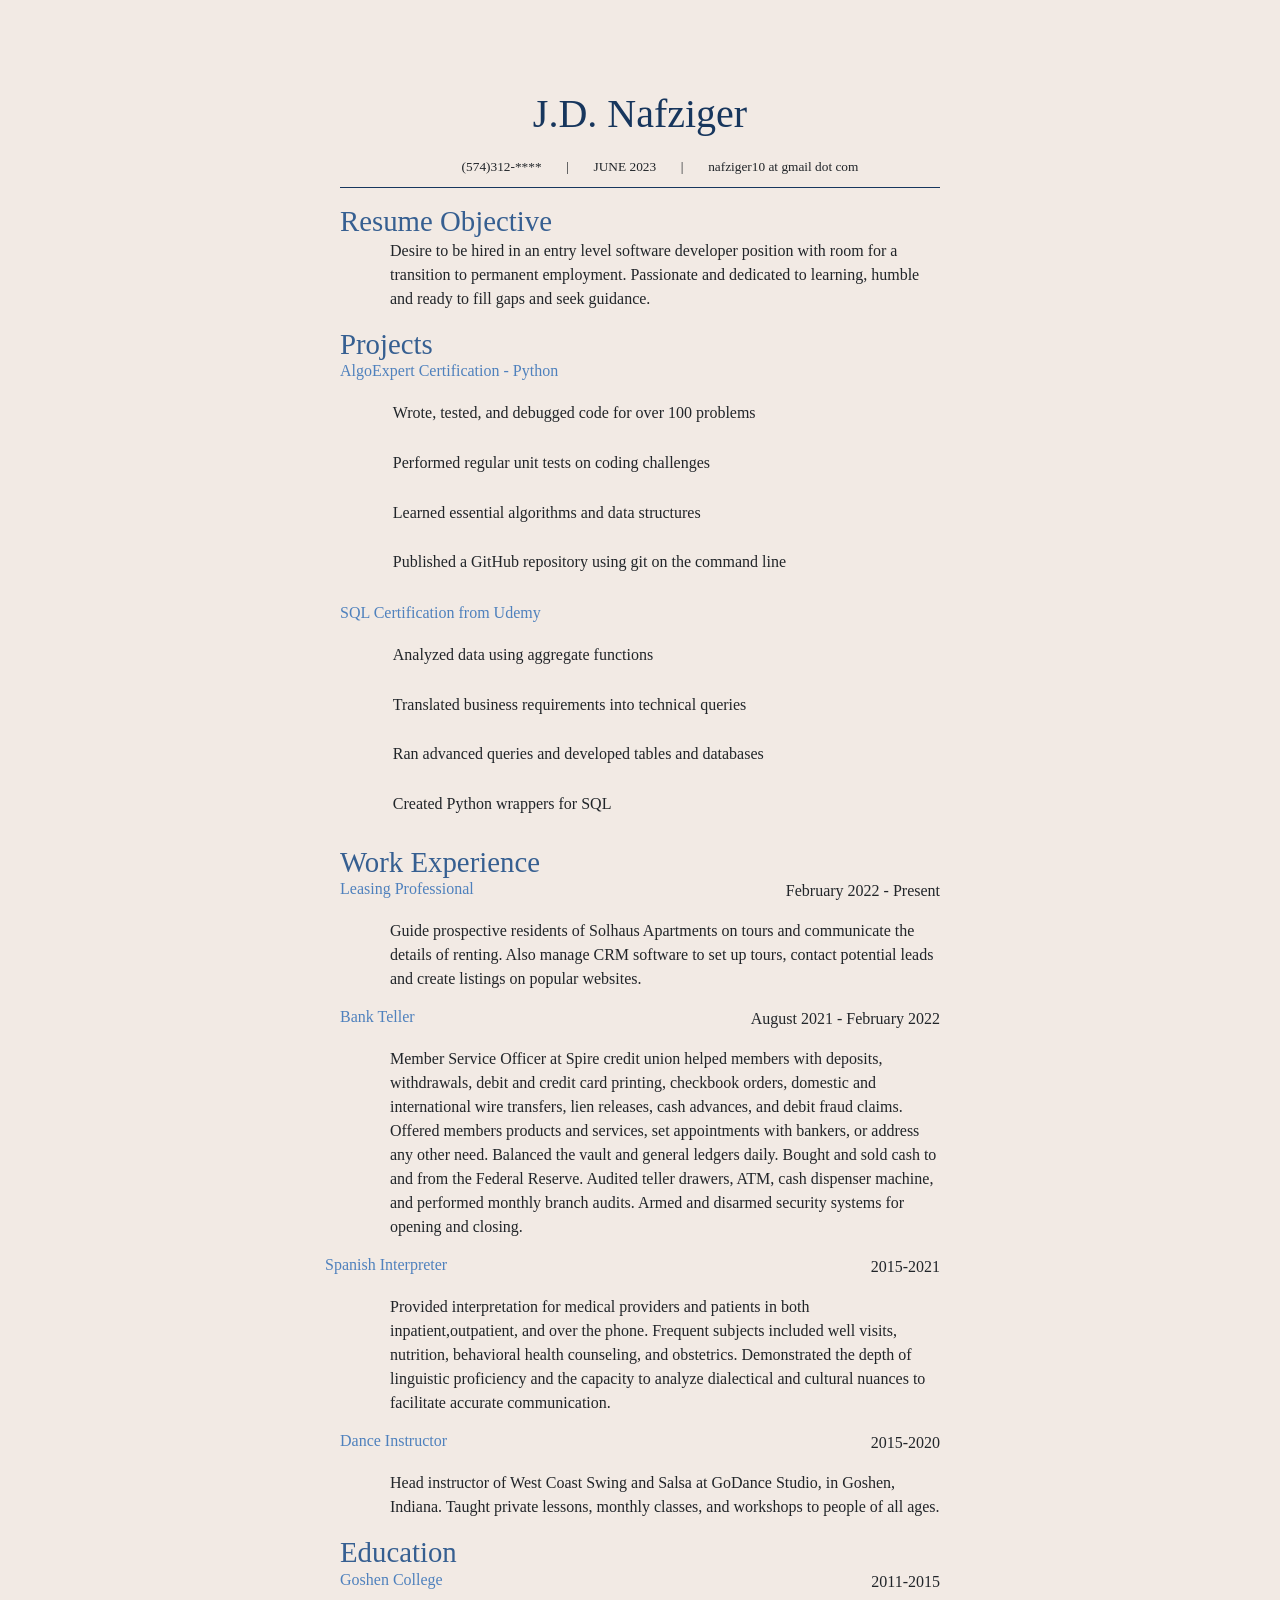
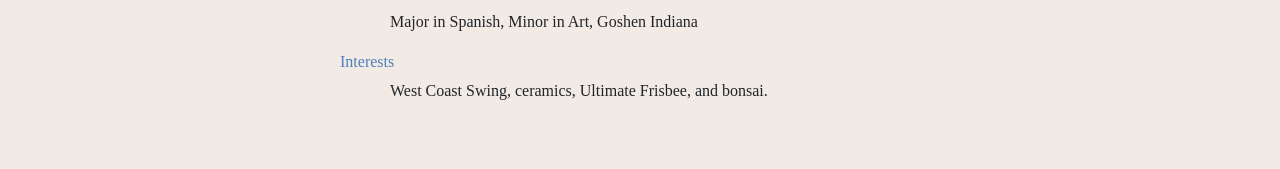
==== Resume/index.html @ ad50c2a2 "name and tracking fixed" ====
<!doctype html>
<html lang="en">
  <head>
    <meta charset="utf-8">   
    <link rel="stylesheet" href="https://maxcdn.bootstrapcdn.com/bootstrap/4.4.1/css/bootstrap.min.css">
    <link rel="stylesheet" href="styles.css">

    <title>JD Nafziger Resume</title>
  </head>
  <body>
    <div class="container">
        <header>
            <h1>J.D. Nafziger</h1>
            <ul class ="contact">
                <li>(574)312-****</li>
                <li>|</li>
                <li>JUNE 2023</li>
                <li>|</li>
                <li>nafziger10 at gmail dot com</li>
            </ul>
        </header> 
        <section>
            <h2>Resume Objective</h2>
            <p>Desire to be hired in an entry level software developer position with room for a transition to permanent employment. Passionate and dedicated to learning, humble and ready to fill gaps and seek guidance.</p>
        </section>  

        <section>
            <h2>Projects</h2>
            <div class="row">
                <h3 class="col">AlgoExpert Certification - Python</h3>
            </div>
            <ul>
                <li>Wrote, tested, and debugged code for over 100 problems</li>
                <li>Performed regular unit tests on coding challenges</li>
                <li>Learned essential algorithms and data structures</li>
                <li>Published a GitHub repository using git on the command line</li>
            </ul>
            <div class="row">
                <h3 class="col">SQL Certification from Udemy</h3>
            </div>
            <ul>
                <li>Analyzed data using aggregate functions</li>
                <li>Translated business requirements into technical queries</li>
                <li>Ran advanced queries and developed tables and databases</li>
                <li>Created Python wrappers for SQL</li>
            </ul>
        </section>
        
        <section class="">
            <h2>Work Experience</h2>
            <div class="row">
                <h3 class="col">Leasing Professional</h3>
                <div class="col">
                    <p class="float-right">February 2022 - Present</p>
                </div>
            </div>
            <p>Guide prospective residents of Solhaus Apartments on tours and communicate the details of renting. Also manage CRM software to set up tours, contact potential leads and create listings on popular websites.</p>
            <div class="row">
                <h3 class="col">Bank Teller</h3>
                <div class="col">
                    <p class="float-right">August 2021 - February 2022</p>
                </div>  
            </div>
            <p>Member Service Officer at Spire credit union helped members with deposits, withdrawals, debit and credit card printing, checkbook orders, domestic and international wire transfers, lien releases, cash advances, and debit fraud claims. Offered members products and services, set appointments with bankers, or address any other need. Balanced the vault and general ledgers daily. Bought and sold cash to and from the Federal Reserve. Audited teller drawers, ATM, cash dispenser machine, and performed monthly branch audits. Armed and disarmed security systems for opening and closing.</p>
            <div class="row">
                <h3 calss="col">Spanish Interpreter</h3>
                <div class="col">
                    <p class="float-right">2015-2021</p>
                </div>
            </div>
            <p>Provided interpretation for medical providers and patients in both inpatient,outpatient, and over the phone. Frequent subjects included well visits, nutrition, behavioral health counseling, and obstetrics. Demonstrated the depth of linguistic proficiency and the capacity to analyze dialectical and cultural nuances to facilitate accurate communication.</p>
            <div class="row">
                <h3 class="col">Dance Instructor</h3>
                <div class="col">
                    <p class="float-right"> 2015-2020</p>
                </div>
            </div>
            <p>Head instructor of West Coast Swing and Salsa at GoDance Studio, in Goshen, Indiana. Taught private lessons, monthly classes, and workshops to people of all ages.</p>
        </section>
        <section>
            <h2>Education</h2>
            <div class="row">
                <h3 class="col">Goshen College</h3>
                <div class="col">
                    <p class="float-right"> 2011-2015</p>
                </div>
            </div>
            <p>Major in Spanish, Minor in Art, Goshen Indiana</p>
            <h3>Interests</h3>
            <p>West Coast Swing, ceramics, Ultimate Frisbee, and bonsai. </p>
        </section>  
    </div>	
  </body>
</html>
---- Resume/styles.css ----
body {
    font-family: Cambria, Cochin, Georgia, Times, 'Times New Roman', serif;
    background: #f2eae4;
}
.container {
    margin: 2.5em auto;
    max-width: 900px;
	padding: 10px 150px 10px 150px;
	text-align: left;
}

h1 {
    font-style: Bold;
    color: #17365d;
    text-align: center;
    font-size: 2.5em;
    padding-top: 1em;
}

h2 {
    color: #365f91;
    font-size: 1.8em;
    padding: 0;
    margin: 0;
}

h3 {
    color: #4f81bd;
    font-size: 1em;
    display: inline-block; 
    align-items: left;
}


ul.contact {
    text-align: center;
    border-bottom:solid;
    border-width: 0.1em; 
    border-color:#17365d;
    font-size:smaller;
    font-style: bold;
}

 li {
    display: inline-block;
    padding: .8em;
} 

p, .float-right {
    padding-left: 50px;
    font-size: 1em;
}
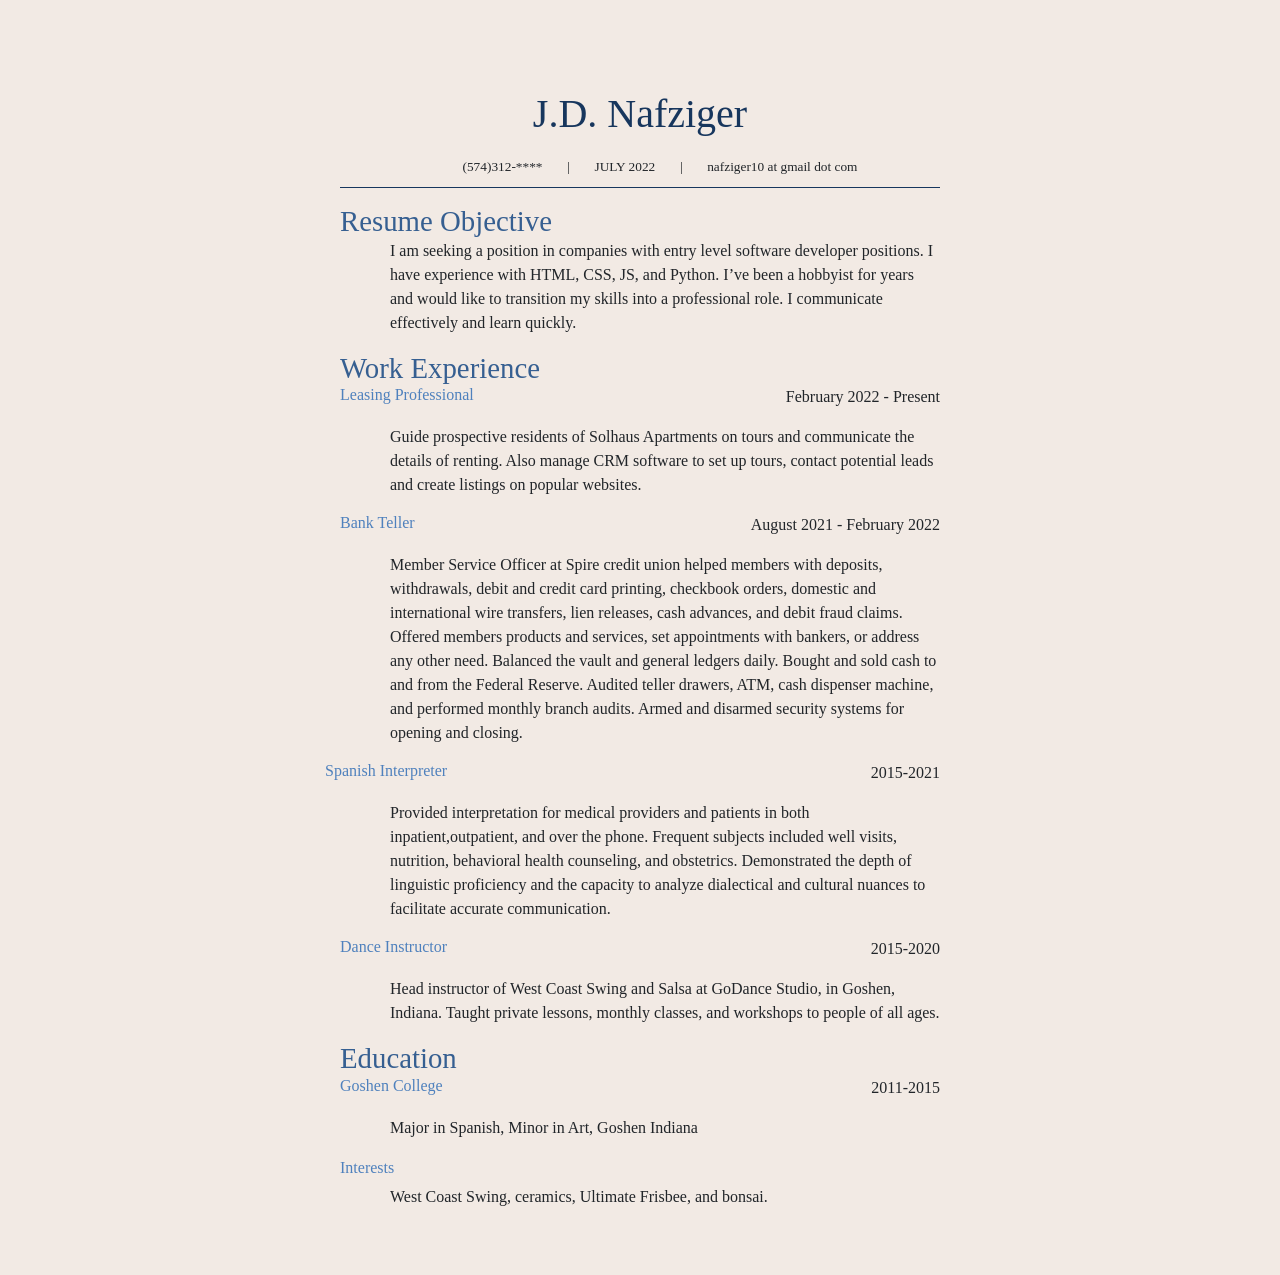
==== commit 7cebf348: "test" ====
--- a/Resume/index.html
+++ b/Resume/index.html
@@ -14,38 +14,15 @@
             <ul class ="contact">
                 <li>(574)312-****</li>
                 <li>|</li>
-                <li>JUNE 2023</li>
+                <li>JULY 2022</li>
                 <li>|</li>
                 <li>nafziger10 at gmail dot com</li>
             </ul>
         </header> 
         <section>
             <h2>Resume Objective</h2>
-            <p>Desire to be hired in an entry level software developer position with room for a transition to permanent employment. Passionate and dedicated to learning, humble and ready to fill gaps and seek guidance.</p>
+            <p>I am seeking a position in companies with entry level software developer positions. I have experience with HTML, CSS, JS, and Python. I’ve been a hobbyist for years and would like to transition my skills into a professional role. I communicate effectively and learn quickly.</p>
         </section>  
-
-        <section>
-            <h2>Projects</h2>
-            <div class="row">
-                <h3 class="col">AlgoExpert Certification - Python</h3>
-            </div>
-            <ul>
-                <li>Wrote, tested, and debugged code for over 100 problems</li>
-                <li>Performed regular unit tests on coding challenges</li>
-                <li>Learned essential algorithms and data structures</li>
-                <li>Published a GitHub repository using git on the command line</li>
-            </ul>
-            <div class="row">
-                <h3 class="col">SQL Certification from Udemy</h3>
-            </div>
-            <ul>
-                <li>Analyzed data using aggregate functions</li>
-                <li>Translated business requirements into technical queries</li>
-                <li>Ran advanced queries and developed tables and databases</li>
-                <li>Created Python wrappers for SQL</li>
-            </ul>
-        </section>
-        
         <section class="">
             <h2>Work Experience</h2>
             <div class="row">
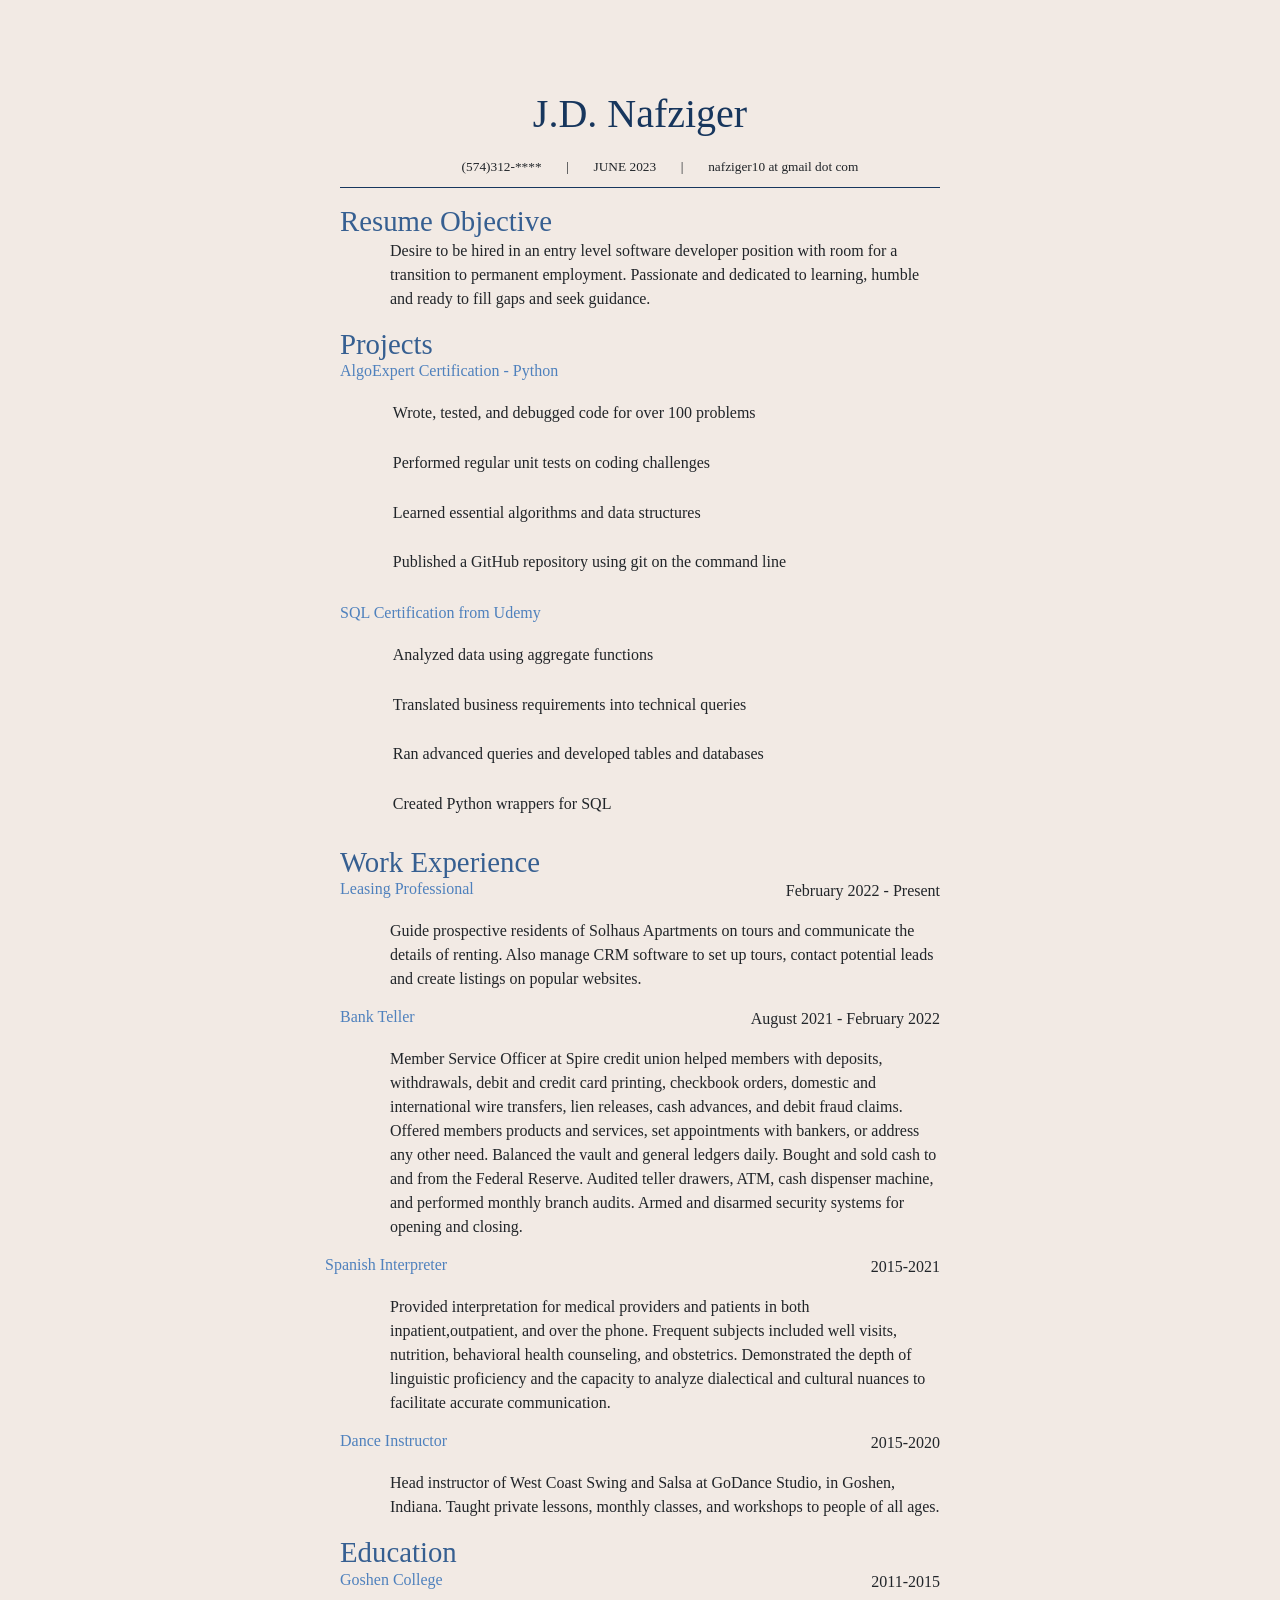
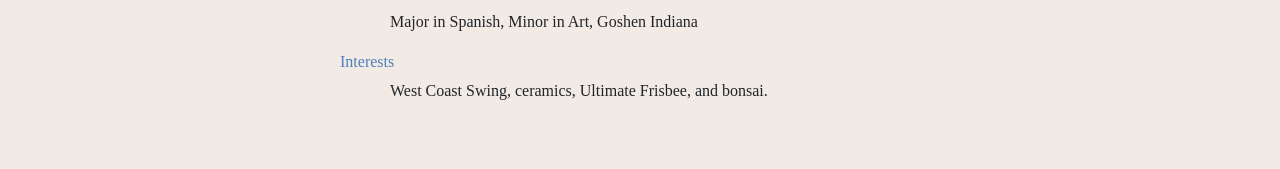
==== commit 9d2bfc8f: "starting changes up, not sure if pushes are working" ====
--- a/Resume/index.html
+++ b/Resume/index.html
@@ -14,15 +14,38 @@
             <ul class ="contact">
                 <li>(574)312-****</li>
                 <li>|</li>
-                <li>JULY 2022</li>
+                <li>JUNE 2023</li>
                 <li>|</li>
                 <li>nafziger10 at gmail dot com</li>
             </ul>
         </header> 
         <section>
             <h2>Resume Objective</h2>
-            <p>I am seeking a position in companies with entry level software developer positions. I have experience with HTML, CSS, JS, and Python. I’ve been a hobbyist for years and would like to transition my skills into a professional role. I communicate effectively and learn quickly.</p>
+            <p>Desire to be hired in an entry level software developer position with room for a transition to permanent employment. Passionate and dedicated to learning, humble and ready to fill gaps and seek guidance.</p>
         </section>  
+
+        <section>
+            <h2>Projects</h2>
+            <div class="row">
+                <h3 class="col">AlgoExpert Certification - Python</h3>
+            </div>
+            <ul class="bulleted">
+                <li>Wrote, tested, and debugged code for over 100 problems</li>
+                <li>Performed regular unit tests on coding challenges</li>
+                <li>Learned essential algorithms and data structures</li>
+                <li>Published a GitHub repository using git on the command line</li>
+            </ul>
+            <div class="row">
+                <h3 class="col">SQL Certification from Udemy</h3>
+            </div>
+            <ul class="bulleted">
+                <li>Analyzed data using aggregate functions</li>
+                <li>Translated business requirements into technical queries</li>
+                <li>Ran advanced queries and developed tables and databases</li>
+                <li>Created Python wrappers for SQL</li>
+            </ul>
+        </section>
+        
         <section class="">
             <h2>Work Experience</h2>
             <div class="row">
--- a/Resume/styles.css
+++ b/Resume/styles.css
@@ -40,6 +40,9 @@
     font-size:smaller;
     font-style: bold;
 }
+ul.bulleted {
+    list-style-type: square
+}
 
  li {
     display: inline-block;
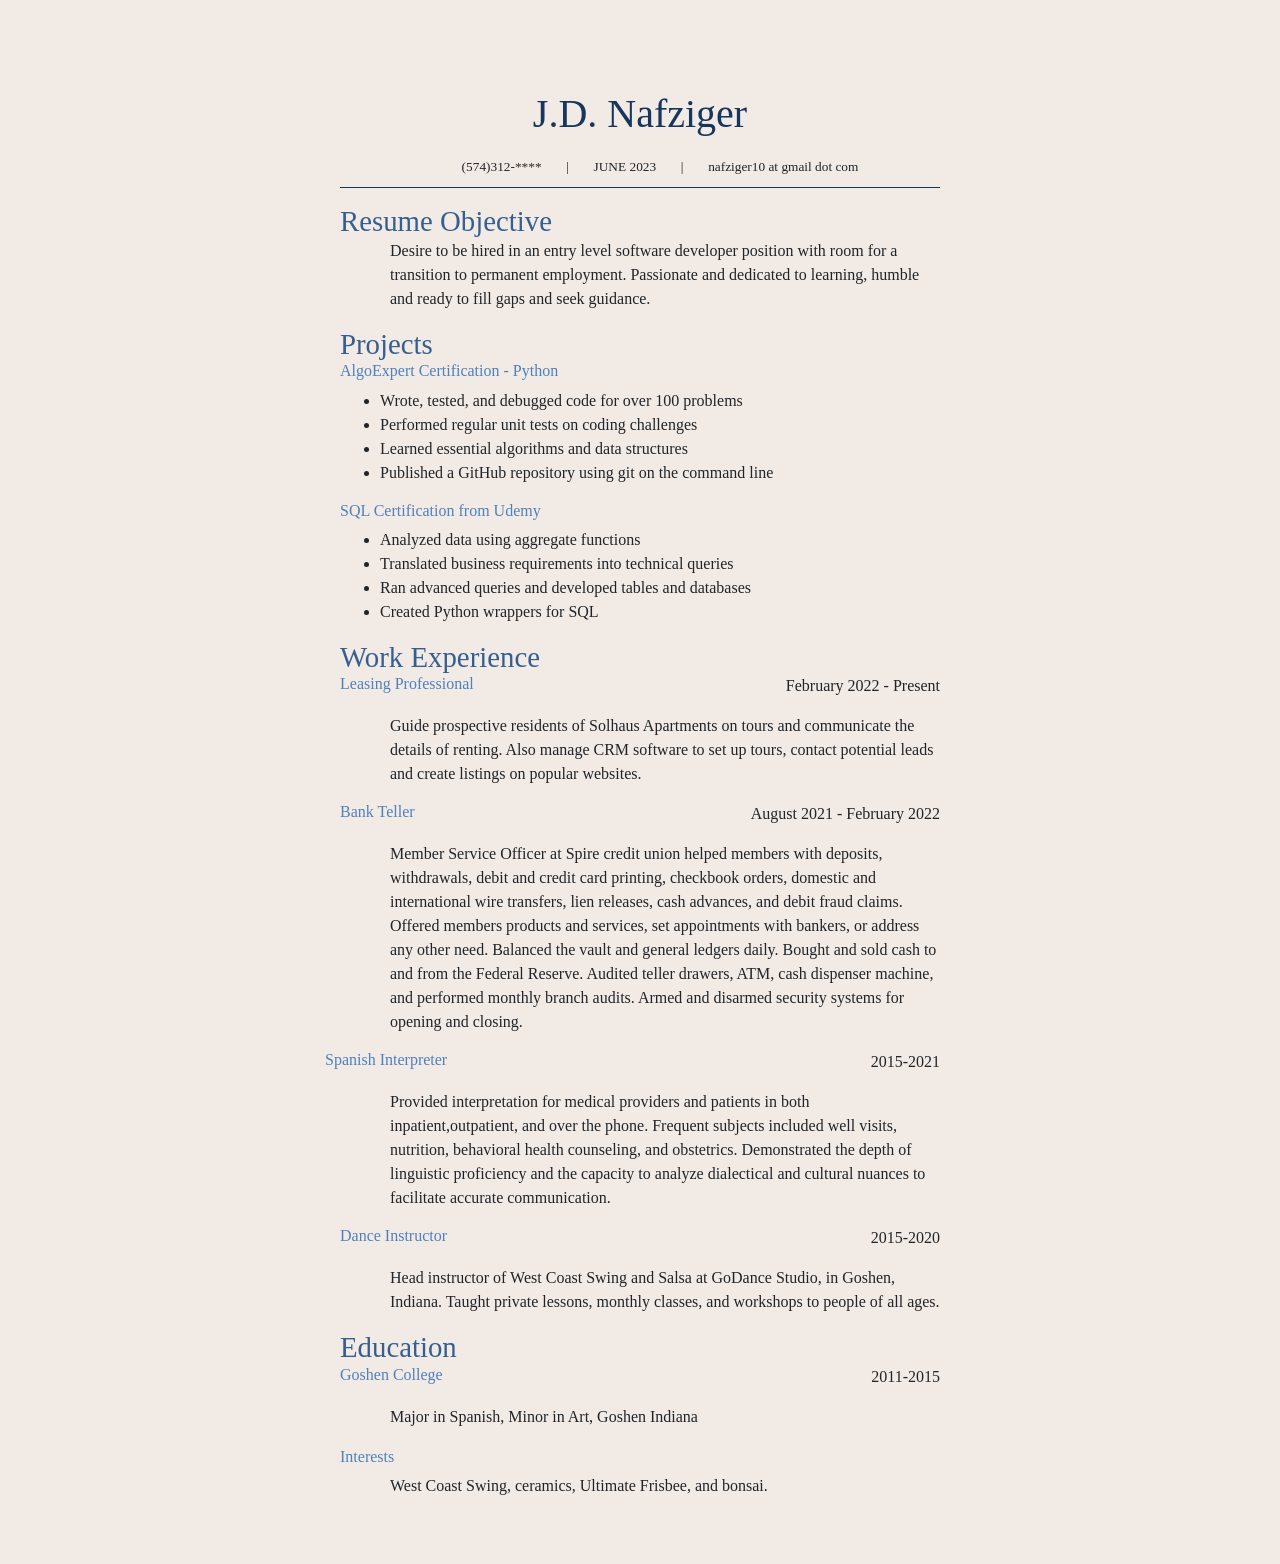
==== commit f3f18b5a: "fixed bullets" ====
--- a/Resume/index.html
+++ b/Resume/index.html
@@ -29,7 +29,7 @@
             <div class="row">
                 <h3 class="col">AlgoExpert Certification - Python</h3>
             </div>
-            <ul class="bulleted">
+            <ul>
                 <li>Wrote, tested, and debugged code for over 100 problems</li>
                 <li>Performed regular unit tests on coding challenges</li>
                 <li>Learned essential algorithms and data structures</li>
@@ -38,7 +38,7 @@
             <div class="row">
                 <h3 class="col">SQL Certification from Udemy</h3>
             </div>
-            <ul class="bulleted">
+            <ul>
                 <li>Analyzed data using aggregate functions</li>
                 <li>Translated business requirements into technical queries</li>
                 <li>Ran advanced queries and developed tables and databases</li>
@@ -46,7 +46,7 @@
             </ul>
         </section>
         
-        <section class="">
+        <section>
             <h2>Work Experience</h2>
             <div class="row">
                 <h3 class="col">Leasing Professional</h3>
--- a/Resume/styles.css
+++ b/Resume/styles.css
@@ -31,7 +31,6 @@
     align-items: left;
 }
 
-
 ul.contact {
     text-align: center;
     border-bottom:solid;
@@ -40,11 +39,8 @@
     font-size:smaller;
     font-style: bold;
 }
-ul.bulleted {
-    list-style-type: square
-}
 
- li {
+.contact li {
     display: inline-block;
     padding: .8em;
 } 
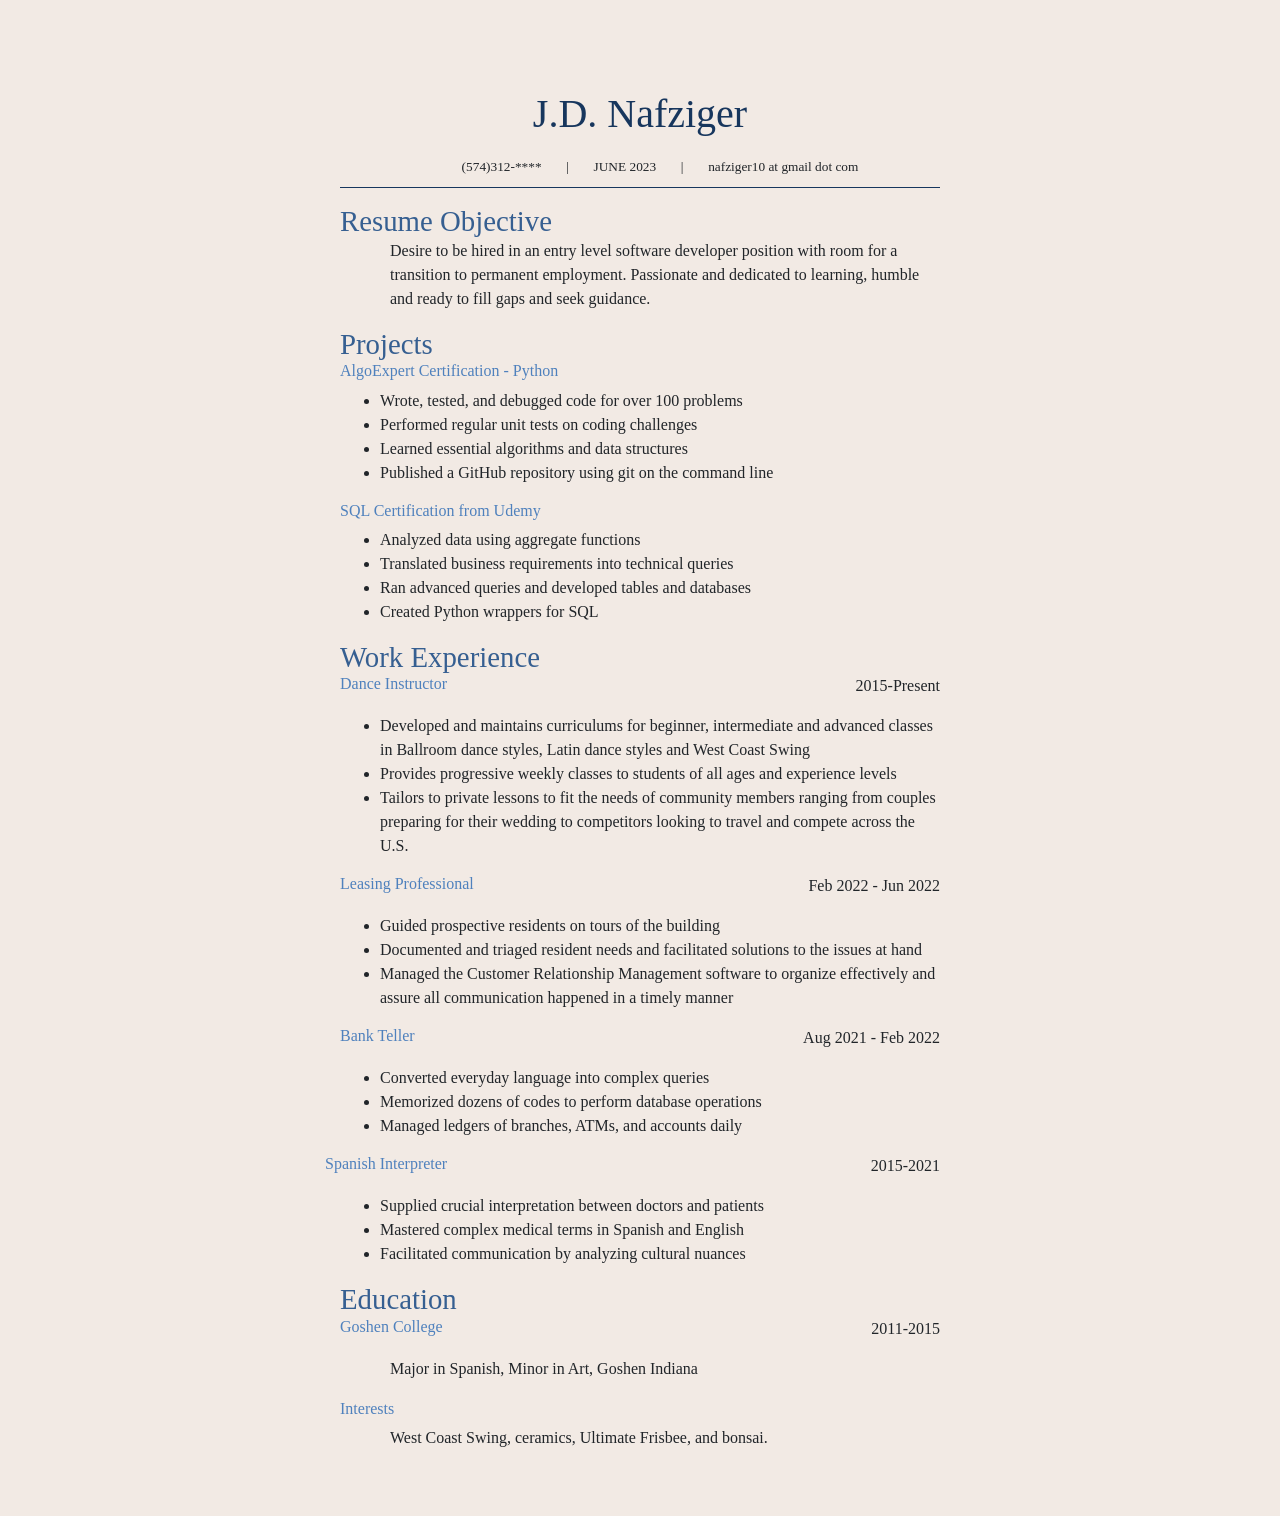
==== commit 2f3a752f: "commiting" ====
--- a/Resume/index.html
+++ b/Resume/index.html
@@ -49,33 +49,50 @@
         <section>
             <h2>Work Experience</h2>
             <div class="row">
+                <h3 class="col">Dance Instructor</h3>
+                <div class="col">
+                    <p class="float-right"> 2015-Present</p>
+                </div>
+            </div>
+            <ul>
+                <li>Developed and maintains curriculums for beginner, intermediate and advanced classes in Ballroom dance styles, Latin dance styles and West Coast Swing </li>
+                <li>Provides progressive weekly classes to students of all ages and experience levels </li>
+                <li>Tailors to private lessons to fit the needs of community members ranging from couples preparing for their wedding to competitors looking to travel and compete across the U.S. </li>
+            </ul>
+            <div class="row">
                 <h3 class="col">Leasing Professional</h3>
                 <div class="col">
-                    <p class="float-right">February 2022 - Present</p>
+                    <p class="float-right">Feb 2022 - Jun 2022</p>
                 </div>
             </div>
-            <p>Guide prospective residents of Solhaus Apartments on tours and communicate the details of renting. Also manage CRM software to set up tours, contact potential leads and create listings on popular websites.</p>
+            <ul>
+                <li>Guided prospective residents on tours of the building </li>
+                <li>Documented and triaged resident needs and facilitated solutions to the issues at hand </li>
+                <li>Managed the Customer Relationship Management software to organize effectively and assure all communication happened in a timely manner  </li>
+            </ul>
             <div class="row">
                 <h3 class="col">Bank Teller</h3>
                 <div class="col">
-                    <p class="float-right">August 2021 - February 2022</p>
+                    <p class="float-right">Aug 2021 - Feb 2022</p>
                 </div>  
             </div>
-            <p>Member Service Officer at Spire credit union helped members with deposits, withdrawals, debit and credit card printing, checkbook orders, domestic and international wire transfers, lien releases, cash advances, and debit fraud claims. Offered members products and services, set appointments with bankers, or address any other need. Balanced the vault and general ledgers daily. Bought and sold cash to and from the Federal Reserve. Audited teller drawers, ATM, cash dispenser machine, and performed monthly branch audits. Armed and disarmed security systems for opening and closing.</p>
+            <ul>
+                <li>Converted everyday language into complex queries  </li>
+                <li>Memorized dozens of codes to perform database operations </li>
+                <li>Managed ledgers of branches, ATMs, and accounts daily </li>
+            </ul>
             <div class="row">
                 <h3 calss="col">Spanish Interpreter</h3>
                 <div class="col">
                     <p class="float-right">2015-2021</p>
                 </div>
             </div>
-            <p>Provided interpretation for medical providers and patients in both inpatient,outpatient, and over the phone. Frequent subjects included well visits, nutrition, behavioral health counseling, and obstetrics. Demonstrated the depth of linguistic proficiency and the capacity to analyze dialectical and cultural nuances to facilitate accurate communication.</p>
-            <div class="row">
-                <h3 class="col">Dance Instructor</h3>
-                <div class="col">
-                    <p class="float-right"> 2015-2020</p>
-                </div>
-            </div>
-            <p>Head instructor of West Coast Swing and Salsa at GoDance Studio, in Goshen, Indiana. Taught private lessons, monthly classes, and workshops to people of all ages.</p>
+            <ul>
+                <li>Supplied crucial interpretation between doctors and patients </li>
+                <li>Mastered complex medical terms in Spanish and English </li>
+                <li>Facilitated communication by analyzing cultural nuances </li>
+            </ul>
+
         </section>
         <section>
             <h2>Education</h2>
